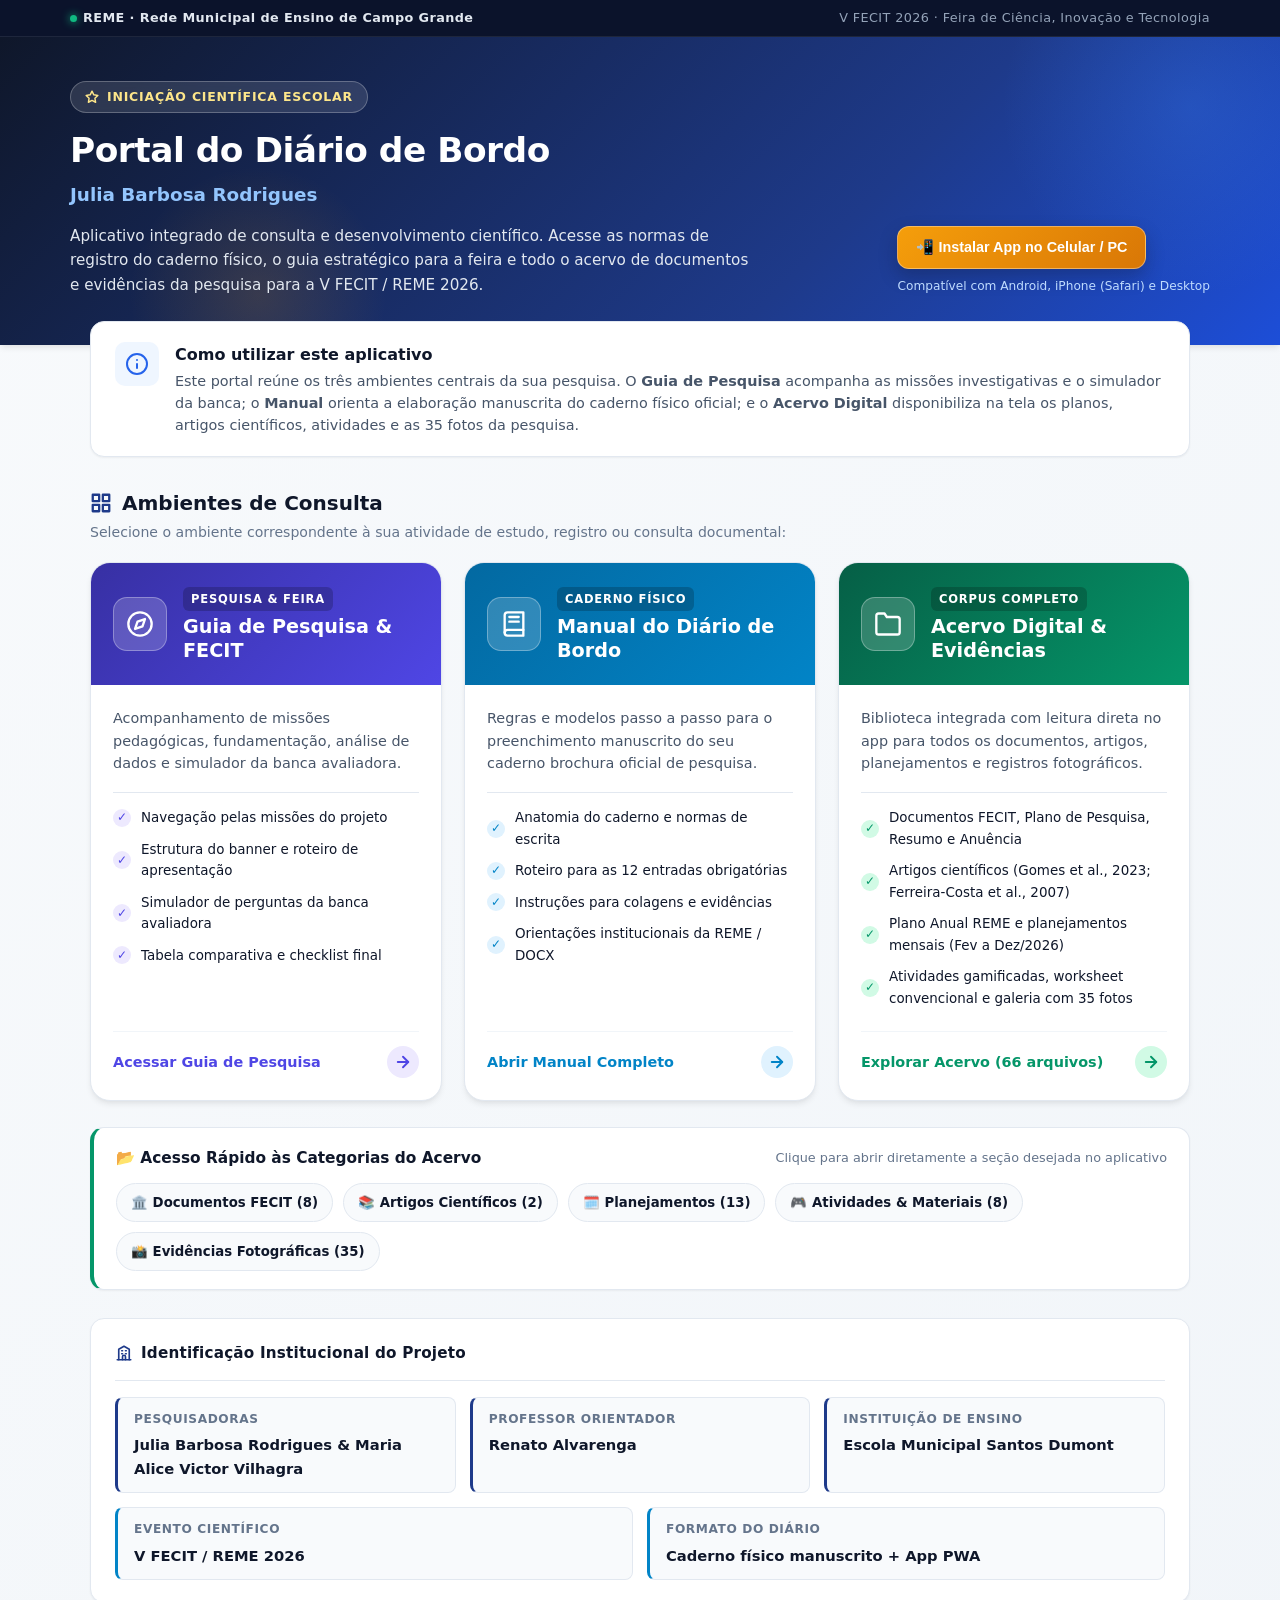
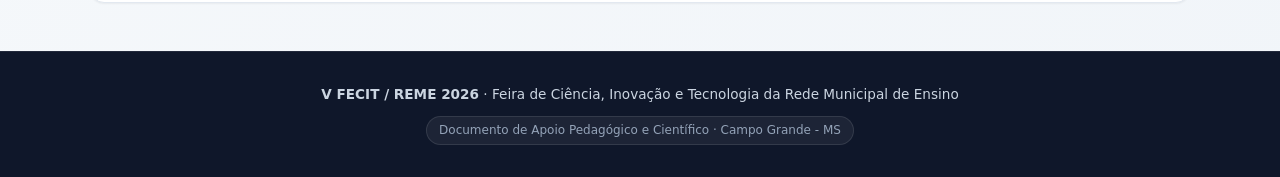
==== index.html @ b6a8ebce "feat: publicar Portal do Diário de Bordo PWA e Acervo Digital V FECIT 2026" ====
<!DOCTYPE html>
<html lang="pt-BR">
<head>
  <meta charset="UTF-8">
  <meta name="viewport" content="width=device-width, initial-scale=1.0">
  <title>Portal do Diário de Bordo | V FECIT 2026 — Julia Barbosa Rodrigues</title>
  <!-- Meta Tags PWA & Mobile -->
  <link rel="manifest" href="manifest.json">
  <meta name="theme-color" content="#1e3a8a">
  <meta name="mobile-web-app-capable" content="yes">
  <meta name="apple-mobile-web-app-capable" content="yes">
  <meta name="apple-mobile-web-app-status-bar-style" content="black-translucent">
  <meta name="apple-mobile-web-app-title" content="FECIT 2026">
  <link rel="apple-touch-icon" href="icons/icon-192.png">
  <link rel="icon" type="image/png" sizes="192x192" href="icons/icon-192.png">
  <style>
/* ==========================================================================
   PORTAL DIÁRIO DE BORDO | V FECIT/REME 2026
   Identidade: Julia Barbosa Rodrigues
   Estilo: Educacional, Acadêmico, Moderno e Responsivo
   ========================================================================== */

:root {
  --primary: #1e3a8a;          /* Azul institucional profundo */
  --primary-dark: #0f172a;     /* Tom escuro de base */
  --primary-light: #3b82f6;    /* Azul vibrante para foco e realce */
  --accent-manual: #0284c7;    /* Azul cerúleo para o Manual */
  --accent-manual-light: #e0f2fe;
  --accent-guia: #4f46e5;      /* Índigo para o Guia FECIT */
  --accent-guia-light: #ede9fe;
  --accent-acervo: #059669;    /* Esmeralda para o Acervo Digital */
  --accent-acervo-light: #d1fae5;
  --fecit-gold: #f59e0b;       /* Dourado institucional */
  --fecit-gold-light: #fef3c7;
  
  --bg-gradient: linear-gradient(135deg, #f8fafc 0%, #f1f5f9 100%);
  --surface: #ffffff;
  --border: #e2e8f0;
  --border-hover: #cbd5e1;
  
  --text-main: #0f172a;
  --text-muted: #475569;
  --text-subtle: #64748b;
  
  --shadow-sm: 0 1px 2px 0 rgba(0, 0, 0, 0.05);
  --shadow-md: 0 4px 6px -1px rgba(0, 0, 0, 0.08), 0 2px 4px -2px rgba(0, 0, 0, 0.04);
  --shadow-lg: 0 10px 15px -3px rgba(0, 0, 0, 0.08), 0 4px 6px -4px rgba(0, 0, 0, 0.04);
  --shadow-hover: 0 20px 25px -5px rgba(30, 58, 138, 0.12), 0 8px 10px -6px rgba(30, 58, 138, 0.08);
  
  --radius-sm: 8px;
  --radius-md: 14px;
  --radius-lg: 20px;
  --transition: all 0.25s cubic-bezier(0.4, 0, 0.2, 1);
}

*, *::before, *::after {
  box-sizing: border-box;
  margin: 0;
  padding: 0;
}

body {
  font-family: system-ui, -apple-system, BlinkMacSystemFont, 'Segoe UI', Roboto, Helvetica, Arial, sans-serif;
  background: var(--bg-gradient);
  color: var(--text-main);
  line-height: 1.6;
  min-height: 100vh;
  display: flex;
  flex-direction: column;
  -webkit-font-smoothing: antialiased;
}

/* ==========================================================================
   TOPBAR INSTITUCIONAL
   ========================================================================== */
.topbar {
  background: #0b132b;
  color: #94a3b8;
  padding: 8px 20px;
  font-size: 0.8rem;
  letter-spacing: 0.4px;
  border-bottom: 1px solid rgba(255, 255, 255, 0.08);
}

.topbar-container {
  max-width: 1140px;
  margin: 0 auto;
  display: flex;
  justify-content: space-between;
  align-items: center;
  flex-wrap: wrap;
  gap: 8px;
}

.topbar-badge {
  display: inline-flex;
  align-items: center;
  gap: 6px;
  color: #e2e8f0;
  font-weight: 600;
}

.topbar-badge::before {
  content: "";
  display: inline-block;
  width: 7px;
  height: 7px;
  border-radius: 50%;
  background: #10b981;
  box-shadow: 0 0 8px #10b981;
}

/* ==========================================================================
   HERO HEADER
   ========================================================================== */
.header-hero {
  background: linear-gradient(135deg, #0f172a 0%, #1e3a8a 65%, #1d4ed8 100%);
  color: #ffffff;
  padding: 44px 24px 48px;
  position: relative;
  overflow: hidden;
  box-shadow: var(--shadow-md);
}

.header-hero::before {
  content: "";
  position: absolute;
  top: -120px;
  right: -100px;
  width: 380px;
  height: 380px;
  background: radial-gradient(circle, rgba(59, 130, 246, 0.25) 0%, transparent 70%);
  border-radius: 50%;
  pointer-events: none;
}

.header-hero::after {
  content: "";
  position: absolute;
  bottom: -80px;
  left: 10%;
  width: 260px;
  height: 260px;
  background: radial-gradient(circle, rgba(245, 158, 11, 0.15) 0%, transparent 70%);
  border-radius: 50%;
  pointer-events: none;
}

.header-container {
  max-width: 1140px;
  margin: 0 auto;
  position: relative;
  z-index: 2;
  display: flex;
  align-items: flex-end;
  justify-content: space-between;
  gap: 20px;
  flex-wrap: wrap;
}

.header-text-col {
  flex: 1;
  min-width: 280px;
}

.fecit-pill {
  display: inline-flex;
  align-items: center;
  gap: 8px;
  background: rgba(255, 255, 255, 0.12);
  border: 1px solid rgba(255, 255, 255, 0.25);
  backdrop-filter: blur(8px);
  color: #fde68a;
  padding: 5px 14px;
  border-radius: 999px;
  font-size: 0.78rem;
  font-weight: 700;
  text-transform: uppercase;
  letter-spacing: 0.8px;
  margin-bottom: 16px;
}

.hero-title {
  font-size: 2.15rem;
  font-weight: 800;
  letter-spacing: -0.5px;
  line-height: 1.25;
  margin-bottom: 8px;
}

.hero-subtitle {
  font-size: 1.15rem;
  color: #93c5fd;
  font-weight: 600;
  margin-bottom: 14px;
}

.hero-description {
  font-size: 0.95rem;
  color: #e2e8f0;
  max-width: 680px;
  line-height: 1.6;
}

.header-actions-col {
  display: flex;
  flex-direction: column;
  align-items: flex-start;
  gap: 8px;
}

.install-app-btn {
  display: inline-flex;
  align-items: center;
  gap: 8px;
  background: linear-gradient(135deg, #f59e0b 0%, #d97706 100%);
  color: #ffffff;
  border: 1px solid rgba(255, 255, 255, 0.35);
  border-radius: 12px;
  padding: 12px 18px;
  font-size: 0.9rem;
  font-weight: 800;
  cursor: pointer;
  box-shadow: 0 8px 18px rgba(15, 23, 42, 0.28);
  transition: var(--transition);
}

.install-app-btn:hover {
  transform: translateY(-2px);
  box-shadow: 0 12px 24px rgba(15, 23, 42, 0.35);
}

.install-app-btn.installed {
  background: linear-gradient(135deg, #059669 0%, #10b981 100%);
}

.install-hint {
  font-size: 0.76rem;
  color: #bfdbfe;
}

/* ==========================================================================
   MAIN CONTAINER
   ========================================================================== */
.main-wrapper {
  max-width: 1140px;
  margin: -24px auto 0;
  padding: 0 20px 48px;
  flex: 1;
  width: 100%;
  position: relative;
  z-index: 5;
}

/* Welcome Info Card */
.welcome-banner {
  background: var(--surface);
  border: 1px solid var(--border);
  border-radius: var(--radius-md);
  padding: 20px 24px;
  box-shadow: var(--shadow-sm);
  margin-bottom: 30px;
  display: flex;
  align-items: flex-start;
  gap: 16px;
}

.welcome-icon {
  background: #eff6ff;
  color: #2563eb;
  width: 44px;
  height: 44px;
  border-radius: 10px;
  display: flex;
  align-items: center;
  justify-content: center;
  flex-shrink: 0;
}

.welcome-content h3 {
  font-size: 1rem;
  font-weight: 700;
  color: var(--text-main);
  margin-bottom: 4px;
}

.welcome-content p {
  font-size: 0.9rem;
  color: var(--text-muted);
  line-height: 1.5;
}

/* ==========================================================================
   CARDS DE ACESSO
   ========================================================================== */
.section-heading {
  margin-bottom: 18px;
}

.section-heading h2 {
  font-size: 1.25rem;
  font-weight: 700;
  color: var(--text-main);
  display: flex;
  align-items: center;
  gap: 10px;
}

.section-heading p {
  font-size: 0.88rem;
  color: var(--text-subtle);
  margin-top: 2px;
}

.portal-grid {
  display: grid;
  grid-template-columns: repeat(auto-fit, minmax(290px, 1fr));
  gap: 22px;
  margin-bottom: 26px;
}

/* Card Base */
.portal-card {
  background: var(--surface);
  border: 1px solid var(--border);
  border-radius: var(--radius-lg);
  text-decoration: none;
  color: inherit;
  display: flex;
  flex-direction: column;
  overflow: hidden;
  box-shadow: var(--shadow-md);
  transition: var(--transition);
  position: relative;
}

.portal-card:hover {
  transform: translateY(-6px);
  box-shadow: var(--shadow-hover);
  border-color: var(--border-hover);
}

.portal-card:focus-visible {
  outline: 3px solid var(--primary-light);
  outline-offset: 4px;
}

/* Card Visual Header */
.card-banner {
  padding: 22px;
  display: flex;
  align-items: center;
  gap: 16px;
  color: #ffffff;
  position: relative;
}

.card-banner.manual-theme {
  background: linear-gradient(135deg, #0369a1 0%, #0284c7 100%);
}

.card-banner.guia-theme {
  background: linear-gradient(135deg, #3730a3 0%, #4f46e5 100%);
}

.card-banner.acervo-theme {
  background: linear-gradient(135deg, #065f46 0%, #059669 100%);
}

.card-icon-box {
  width: 54px;
  height: 54px;
  border-radius: 14px;
  background: rgba(255, 255, 255, 0.18);
  border: 1px solid rgba(255, 255, 255, 0.3);
  display: flex;
  align-items: center;
  justify-content: center;
  flex-shrink: 0;
  color: #ffffff;
}

.card-tag {
  font-size: 0.72rem;
  font-weight: 700;
  letter-spacing: 0.8px;
  text-transform: uppercase;
  background: rgba(0, 0, 0, 0.2);
  padding: 3px 8px;
  border-radius: 6px;
  display: inline-block;
  margin-bottom: 4px;
}

.card-header-titles h3 {
  font-size: 1.2rem;
  font-weight: 800;
  line-height: 1.25;
}

/* Card Body */
.card-content {
  padding: 22px;
  display: flex;
  flex-direction: column;
  flex: 1;
}

.card-desc {
  font-size: 0.9rem;
  color: var(--text-muted);
  line-height: 1.55;
  margin-bottom: 18px;
}

/* Feature List Inside Card */
.card-features {
  list-style: none;
  margin-bottom: 22px;
  padding-top: 14px;
  border-top: 1px solid var(--border);
  display: flex;
  flex-direction: column;
  gap: 10px;
}

.card-features li {
  font-size: 0.84rem;
  color: var(--text-main);
  display: flex;
  align-items: center;
  gap: 10px;
}

.feature-check {
  width: 18px;
  height: 18px;
  border-radius: 50%;
  display: flex;
  align-items: center;
  justify-content: center;
  font-size: 0.75rem;
  flex-shrink: 0;
}

.manual-theme-check {
  background: var(--accent-manual-light);
  color: var(--accent-manual);
}

.guia-theme-check {
  background: var(--accent-guia-light);
  color: var(--accent-guia);
}

.acervo-theme-check {
  background: var(--accent-acervo-light);
  color: var(--accent-acervo);
}

/* Card Action Button Area */
.card-action {
  margin-top: auto;
  padding-top: 14px;
  border-top: 1px solid #f1f5f9;
  display: flex;
  align-items: center;
  justify-content: space-between;
}

.btn-indicator {
  display: inline-flex;
  align-items: center;
  gap: 8px;
  font-weight: 700;
  font-size: 0.9rem;
  transition: var(--transition);
}

.manual-link-text {
  color: var(--accent-manual);
}

.guia-link-text {
  color: var(--accent-guia);
}

.acervo-link-text {
  color: var(--accent-acervo);
}

.arrow-circle {
  width: 32px;
  height: 32px;
  border-radius: 50%;
  display: flex;
  align-items: center;
  justify-content: center;
  transition: var(--transition);
}

.manual-arrow {
  background: var(--accent-manual-light);
  color: var(--accent-manual);
}

.guia-arrow {
  background: var(--accent-guia-light);
  color: var(--accent-guia);
}

.acervo-arrow {
  background: var(--accent-acervo-light);
  color: var(--accent-acervo);
}

.portal-card:hover .arrow-circle {
  transform: translateX(4px);
}

.portal-card:hover .manual-arrow {
  background: var(--accent-manual);
  color: #ffffff;
}

.portal-card:hover .guia-arrow {
  background: var(--accent-guia);
  color: #ffffff;
}

.portal-card:hover .acervo-arrow {
  background: var(--accent-acervo);
  color: #ffffff;
}

/* ==========================================================================
   ACESSO RÁPIDO ÀS CATEGORIAS DO ACERVO
   ========================================================================== */
.quick-acervo-strip {
  background: var(--surface);
  border: 1px solid var(--border);
  border-left: 4px solid var(--accent-acervo);
  border-radius: var(--radius-md);
  padding: 18px 22px;
  box-shadow: var(--shadow-sm);
  margin-bottom: 28px;
}

.quick-acervo-header {
  display: flex;
  align-items: center;
  justify-content: space-between;
  flex-wrap: wrap;
  gap: 8px;
  margin-bottom: 12px;
}

.quick-acervo-header h3 {
  font-size: 0.96rem;
  font-weight: 700;
  color: var(--text-main);
}

.quick-acervo-header span {
  font-size: 0.8rem;
  color: var(--text-subtle);
}

.quick-acervo-links {
  display: flex;
  flex-wrap: wrap;
  gap: 10px;
}

.quick-cat-pill {
  display: inline-flex;
  align-items: center;
  gap: 6px;
  padding: 8px 14px;
  background: #f8fafc;
  border: 1px solid var(--border);
  border-radius: 999px;
  text-decoration: none;
  color: var(--text-main);
  font-size: 0.83rem;
  font-weight: 700;
  transition: var(--transition);
}

.quick-cat-pill:hover {
  background: var(--accent-acervo-light);
  border-color: var(--accent-acervo);
  color: #065f46;
  transform: translateY(-1px);
}

/* ==========================================================================
   METADATA CARD (INSTITUCIONAL & PROJETO)
   ========================================================================== */
.info-strip {
  background: var(--surface);
  border: 1px solid var(--border);
  border-radius: var(--radius-md);
  padding: 22px 24px;
  box-shadow: var(--shadow-sm);
}

.info-strip-header {
  display: flex;
  align-items: center;
  gap: 8px;
  padding-bottom: 14px;
  margin-bottom: 16px;
  border-bottom: 1px solid var(--border);
  color: var(--primary);
}

.info-strip-header h2 {
  font-size: 0.95rem;
  font-weight: 700;
  color: var(--text-main);
  letter-spacing: 0.2px;
}

.info-grid {
  display: grid;
  grid-template-columns: repeat(6, 1fr);
  gap: 14px;
}

.info-item {
  background: #f8fafc;
  border: 1px solid #e2e8f0;
  border-left: 3px solid var(--primary);
  border-radius: var(--radius-sm);
  padding: 12px 16px;
  display: flex;
  flex-direction: column;
  gap: 4px;
}

.info-col-primary {
  grid-column: span 2;
}

.info-col-secondary {
  grid-column: span 3;
  border-left-color: var(--accent-manual);
}

.info-label {
  font-size: 0.76rem;
  text-transform: uppercase;
  letter-spacing: 0.6px;
  color: var(--text-subtle);
  font-weight: 700;
}

.info-value {
  font-size: 0.92rem;
  font-weight: 600;
  color: var(--text-main);
}

/* ==========================================================================
   MODAL DE INSTALAÇÃO PWA
   ========================================================================== */
.install-modal-overlay {
  display: none;
  position: fixed;
  inset: 0;
  z-index: 990;
  background: rgba(15, 23, 42, 0.8);
  backdrop-filter: blur(4px);
  padding: 16px;
  align-items: center;
  justify-content: center;
}

.install-modal-overlay.open {
  display: flex;
}

.install-modal-card {
  background: #ffffff;
  border-radius: 18px;
  max-width: 520px;
  width: 100%;
  padding: 24px;
  box-shadow: 0 24px 48px rgba(0, 0, 0, 0.3);
}

.install-modal-head {
  display: flex;
  align-items: center;
  justify-content: space-between;
  margin-bottom: 14px;
}

.install-modal-head h3 {
  font-size: 1.1rem;
  font-weight: 800;
  color: var(--text-main);
}

.install-modal-close {
  border: none;
  background: #f1f5f9;
  color: var(--text-main);
  border-radius: 8px;
  padding: 6px 10px;
  font-weight: 700;
  cursor: pointer;
}

.install-step-box {
  background: #f8fafc;
  border: 1px solid var(--border);
  border-radius: 10px;
  padding: 12px 14px;
  margin-bottom: 10px;
  font-size: 0.86rem;
  color: var(--text-muted);
}

.install-step-box strong {
  color: var(--text-main);
  display: block;
  margin-bottom: 3px;
}

/* ==========================================================================
   FOOTER
   ========================================================================== */
.portal-footer {
  background: #0f172a;
  color: #94a3b8;
  padding: 32px 20px;
  text-align: center;
  font-size: 0.85rem;
  border-top: 1px solid rgba(255, 255, 255, 0.08);
}

.footer-container {
  max-width: 1140px;
  margin: 0 auto;
  display: flex;
  flex-direction: column;
  align-items: center;
  gap: 10px;
}

.footer-copy {
  color: #cbd5e1;
}

.footer-badge {
  font-size: 0.75rem;
  background: rgba(255, 255, 255, 0.06);
  padding: 4px 12px;
  border-radius: 999px;
  border: 1px solid rgba(255, 255, 255, 0.1);
}

/* ==========================================================================
   RESPONSIVIDADE REFINADA
   ========================================================================== */
@media (max-width: 768px) {
  .hero-title {
    font-size: 1.65rem;
  }
  
  .hero-subtitle {
    font-size: 1.05rem;
  }
  
  .header-hero {
    padding: 34px 16px 38px;
  }
  
  .main-wrapper {
    margin-top: -16px;
    padding: 0 16px 36px;
  }
  
  .portal-grid {
    grid-template-columns: 1fr;
    gap: 18px;
  }

  .info-grid {
    grid-template-columns: 1fr;
    gap: 10px;
  }

  .info-col-primary,
  .info-col-secondary {
    grid-column: span 1;
  }
}
  </style>
</head>
<body>

  <!-- Topbar Institucional -->
  <aside class="topbar" aria-label="Informações Institucionais">
    <div class="topbar-container">
      <span class="topbar-badge">REME · Rede Municipal de Ensino de Campo Grande</span>
      <span>V FECIT 2026 · Feira de Ciência, Inovação e Tecnologia</span>
    </div>
  </aside>

  <!-- Cabeçalho Principal (Hero) -->
  <header class="header-hero" role="banner">
    <div class="header-container">
      <div class="header-text-col">
        <div class="fecit-pill">
          <svg width="14" height="14" viewBox="0 0 24 24" fill="none" stroke="currentColor" stroke-width="2.5" stroke-linecap="round" stroke-linejoin="round" aria-hidden="true">
            <polygon points="12 2 15.09 8.26 22 9.27 17 14.14 18.18 21.02 12 17.77 5.82 21.02 7 14.14 2 9.27 8.91 8.26 12 2"></polygon>
          </svg>
          Iniciação Científica Escolar
        </div>
        <h1 class="hero-title">Portal do Diário de Bordo</h1>
        <p class="hero-subtitle">Julia Barbosa Rodrigues</p>
        <p class="hero-description">
          Aplicativo integrado de consulta e desenvolvimento científico. Acesse as normas de registro do caderno físico, o guia estratégico para a feira e todo o acervo de documentos e evidências da pesquisa para a V FECIT / REME 2026.
        </p>
      </div>
      <div class="header-actions-col">
        <button type="button" id="pwaInstallBtn" class="install-app-btn" onclick="triggerPwaInstall()">
          <span>📲 Instalar App no Celular / PC</span>
        </button>
        <span class="install-hint" id="pwaInstallHint">Compatível com Android, iPhone (Safari) e Desktop</span>
      </div>
    </div>
  </header>

  <!-- Conteúdo Central -->
  <main class="main-wrapper" id="conteudo-principal">

    <!-- Card de Boas-Vindas / Instrução Rápida -->
    <section class="welcome-banner" aria-label="Apresentação do Portal">
      <div class="welcome-icon" aria-hidden="true">
        <svg width="24" height="24" viewBox="0 0 24 24" fill="none" stroke="currentColor" stroke-width="2" stroke-linecap="round" stroke-linejoin="round">
          <circle cx="12" cy="12" r="10"></circle>
          <line x1="12" y1="16" x2="12" y2="12"></line>
          <line x1="12" y1="8" x2="12.01" y2="8"></line>
        </svg>
      </div>
      <div class="welcome-content">
        <h3>Como utilizar este aplicativo</h3>
        <p>
          Este portal reúne os três ambientes centrais da sua pesquisa. O <strong>Guia de Pesquisa</strong> acompanha as missões investigativas e o simulador da banca; o <strong>Manual</strong> orienta a elaboração manuscrita do caderno físico oficial; e o <strong>Acervo Digital</strong> disponibiliza na tela os planos, artigos científicos, atividades e as 35 fotos da pesquisa.
        </p>
      </div>
    </section>

    <!-- Seção de Acessos Principais -->
    <section aria-labelledby="acessos-heading">
      <div class="section-heading">
        <h2 id="acessos-heading">
          <svg width="22" height="22" viewBox="0 0 24 24" fill="none" stroke="#1e3a8a" stroke-width="2.5" stroke-linecap="round" stroke-linejoin="round" aria-hidden="true">
            <rect x="3" y="3" width="7" height="7"></rect>
            <rect x="14" y="3" width="7" height="7"></rect>
            <rect x="14" y="14" width="7" height="7"></rect>
            <rect x="3" y="14" width="7" height="7"></rect>
          </svg>
          Ambientes de Consulta
        </h2>
        <p>Selecione o ambiente correspondente à sua atividade de estudo, registro ou consulta documental:</p>
      </div>

      <div class="portal-grid">
        
        <!-- CARD 1: Guia de Pesquisa & FECIT -->
        <a href="guia/index.html" class="portal-card" aria-label="Acessar o Guia de Pesquisa e FECIT">
          <div class="card-banner guia-theme">
            <div class="card-icon-box" aria-hidden="true">
              <svg width="28" height="28" viewBox="0 0 24 24" fill="none" stroke="currentColor" stroke-width="2" stroke-linecap="round" stroke-linejoin="round">
                <circle cx="12" cy="12" r="10"></circle>
                <polygon points="16.24 7.76 14.12 14.12 7.76 16.24 9.88 9.88 16.24 7.76"></polygon>
              </svg>
            </div>
            <div class="card-header-titles">
              <span class="card-tag">Pesquisa &amp; Feira</span>
              <h3>Guia de Pesquisa &amp; FECIT</h3>
            </div>
          </div>
          <div class="card-content">
            <p class="card-desc">
              Acompanhamento de missões pedagógicas, fundamentação, análise de dados e simulador da banca avaliadora.
            </p>
            <ul class="card-features">
              <li>
                <span class="feature-check guia-theme-check">✓</span>
                <span>Navegação pelas missões do projeto</span>
              </li>
              <li>
                <span class="feature-check guia-theme-check">✓</span>
                <span>Estrutura do banner e roteiro de apresentação</span>
              </li>
              <li>
                <span class="feature-check guia-theme-check">✓</span>
                <span>Simulador de perguntas da banca avaliadora</span>
              </li>
              <li>
                <span class="feature-check guia-theme-check">✓</span>
                <span>Tabela comparativa e checklist final</span>
              </li>
            </ul>
            <div class="card-action">
              <span class="btn-indicator guia-link-text">Acessar Guia de Pesquisa</span>
              <div class="arrow-circle guia-arrow" aria-hidden="true">
                <svg width="18" height="18" viewBox="0 0 24 24" fill="none" stroke="currentColor" stroke-width="2.5" stroke-linecap="round" stroke-linejoin="round">
                  <line x1="5" y1="12" x2="19" y2="12"></line>
                  <polyline points="12 5 19 12 12 19"></polyline>
                </svg>
              </div>
            </div>
          </div>
        </a>

        <!-- CARD 2: Manual do Diário de Bordo -->
        <a href="manual/index.html" class="portal-card" aria-label="Acessar o Manual do Diário de Bordo">
          <div class="card-banner manual-theme">
            <div class="card-icon-box" aria-hidden="true">
              <svg width="28" height="28" viewBox="0 0 24 24" fill="none" stroke="currentColor" stroke-width="2" stroke-linecap="round" stroke-linejoin="round">
                <path d="M4 19.5A2.5 2.5 0 0 1 6.5 17H20"></path>
                <path d="M6.5 2H20v20H6.5A2.5 2.5 0 0 1 4 19.5v-15A2.5 2.5 0 0 1 6.5 2z"></path>
                <line x1="8" y1="6" x2="16" y2="6"></line>
                <line x1="8" y1="10" x2="16" y2="10"></line>
              </svg>
            </div>
            <div class="card-header-titles">
              <span class="card-tag">Caderno Físico</span>
              <h3>Manual do Diário de Bordo</h3>
            </div>
          </div>
          <div class="card-content">
            <p class="card-desc">
              Regras e modelos passo a passo para o preenchimento manuscrito do seu caderno brochura oficial de pesquisa.
            </p>
            <ul class="card-features">
              <li>
                <span class="feature-check manual-theme-check">✓</span>
                <span>Anatomia do caderno e normas de escrita</span>
              </li>
              <li>
                <span class="feature-check manual-theme-check">✓</span>
                <span>Roteiro para as 12 entradas obrigatórias</span>
              </li>
              <li>
                <span class="feature-check manual-theme-check">✓</span>
                <span>Instruções para colagens e evidências</span>
              </li>
              <li>
                <span class="feature-check manual-theme-check">✓</span>
                <span>Orientações institucionais da REME / DOCX</span>
              </li>
            </ul>
            <div class="card-action">
              <span class="btn-indicator manual-link-text">Abrir Manual Completo</span>
              <div class="arrow-circle manual-arrow" aria-hidden="true">
                <svg width="18" height="18" viewBox="0 0 24 24" fill="none" stroke="currentColor" stroke-width="2.5" stroke-linecap="round" stroke-linejoin="round">
                  <line x1="5" y1="12" x2="19" y2="12"></line>
                  <polyline points="12 5 19 12 12 19"></polyline>
                </svg>
              </div>
            </div>
          </div>
        </a>

        <!-- CARD 3: Acervo Digital & Evidências -->
        <a href="acervo/index.html" class="portal-card" aria-label="Acessar o Acervo Digital e Evidências">
          <div class="card-banner acervo-theme">
            <div class="card-icon-box" aria-hidden="true">
              <svg width="28" height="28" viewBox="0 0 24 24" fill="none" stroke="currentColor" stroke-width="2" stroke-linecap="round" stroke-linejoin="round">
                <path d="M22 19a2 2 0 0 1-2 2H4a2 2 0 0 1-2-2V5a2 2 0 0 1 2-2h5l2 3h9a2 2 0 0 1 2 2z"></path>
              </svg>
            </div>
            <div class="card-header-titles">
              <span class="card-tag">Corpus Completo</span>
              <h3>Acervo Digital &amp; Evidências</h3>
            </div>
          </div>
          <div class="card-content">
            <p class="card-desc">
              Biblioteca integrada com leitura direta no app para todos os documentos, artigos, planejamentos e registros fotográficos.
            </p>
            <ul class="card-features">
              <li>
                <span class="feature-check acervo-theme-check">✓</span>
                <span>Documentos FECIT, Plano de Pesquisa, Resumo e Anuência</span>
              </li>
              <li>
                <span class="feature-check acervo-theme-check">✓</span>
                <span>Artigos científicos (Gomes et al., 2023; Ferreira-Costa et al., 2007)</span>
              </li>
              <li>
                <span class="feature-check acervo-theme-check">✓</span>
                <span>Plano Anual REME e planejamentos mensais (Fev a Dez/2026)</span>
              </li>
              <li>
                <span class="feature-check acervo-theme-check">✓</span>
                <span>Atividades gamificadas, worksheet convencional e galeria com 35 fotos</span>
              </li>
            </ul>
            <div class="card-action">
              <span class="btn-indicator acervo-link-text">Explorar Acervo (66 arquivos)</span>
              <div class="arrow-circle acervo-arrow" aria-hidden="true">
                <svg width="18" height="18" viewBox="0 0 24 24" fill="none" stroke="currentColor" stroke-width="2.5" stroke-linecap="round" stroke-linejoin="round">
                  <line x1="5" y1="12" x2="19" y2="12"></line>
                  <polyline points="12 5 19 12 12 19"></polyline>
                </svg>
              </div>
            </div>
          </div>
        </a>

      </div>

      <!-- Acesso Rápido às Categorias do Acervo -->
      <div class="quick-acervo-strip" aria-label="Acesso rápido às categorias do Acervo">
        <div class="quick-acervo-header">
          <h3>📂 Acesso Rápido às Categorias do Acervo</h3>
          <span>Clique para abrir diretamente a seção desejada no aplicativo</span>
        </div>
        <div class="quick-acervo-links">
          <a href="acervo/index.html#cat-fecit" class="quick-cat-pill">🏛️ Documentos FECIT (8)</a>
          <a href="acervo/index.html#cat-artigos" class="quick-cat-pill">📚 Artigos Científicos (2)</a>
          <a href="acervo/index.html#cat-planejamentos" class="quick-cat-pill">🗓️ Planejamentos (13)</a>
          <a href="acervo/index.html#cat-atividades" class="quick-cat-pill">🎮 Atividades &amp; Materiais (8)</a>
          <a href="acervo/index.html#cat-evidencias" class="quick-cat-pill">📸 Evidências Fotográficas (35)</a>
        </div>
      </div>
    </section>

    <!-- Identificação Institucional do Projeto -->
    <section class="info-strip" aria-labelledby="info-institucional-heading">
      <div class="info-strip-header">
        <svg width="18" height="18" viewBox="0 0 24 24" fill="none" stroke="currentColor" stroke-width="2.2" stroke-linecap="round" stroke-linejoin="round" aria-hidden="true">
          <path d="M3 21h18"></path>
          <path d="M5 21V7l7-4 7 4v14"></path>
          <path d="M9 9h1"></path>
          <path d="M14 9h1"></path>
          <path d="M9 13h1"></path>
          <path d="M14 13h1"></path>
          <path d="M10 21v-4a2 2 0 0 1 4 0v4"></path>
        </svg>
        <h2 id="info-institucional-heading">Identificação Institucional do Projeto</h2>
      </div>
      <div class="info-grid">
        <div class="info-item info-col-primary">
          <span class="info-label">Pesquisadoras</span>
          <span class="info-value">Julia Barbosa Rodrigues &amp; Maria Alice Victor Vilhagra</span>
        </div>
        <div class="info-item info-col-primary">
          <span class="info-label">Professor orientador</span>
          <span class="info-value">Renato Alvarenga</span>
        </div>
        <div class="info-item info-col-primary">
          <span class="info-label">Instituição de ensino</span>
          <span class="info-value">Escola Municipal Santos Dumont</span>
        </div>
        <div class="info-item info-col-secondary">
          <span class="info-label">Evento científico</span>
          <span class="info-value">V FECIT / REME 2026</span>
        </div>
        <div class="info-item info-col-secondary">
          <span class="info-label">Formato do diário</span>
          <span class="info-value">Caderno físico manuscrito + App PWA</span>
        </div>
      </div>
    </section>

  </main>

  <!-- Modal Explicativo de Instalação PWA -->
  <div id="installHelpModal" class="install-modal-overlay" role="dialog" aria-modal="true" aria-labelledby="installModalTitle" onclick="if(event.target===this) closeInstallModal()">
    <div class="install-modal-card">
      <div class="install-modal-head">
        <h3 id="installModalTitle">📲 Instalar Portal FECIT 2026 como App</h3>
        <button type="button" class="install-modal-close" onclick="closeInstallModal()">✕ Fechar</button>
      </div>
      <div class="install-step-box">
        <strong>🤖 Android (Chrome / Edge / Samsung Internet)</strong>
        Toque no menu dos 3 pontinhos (<code>⋮</code>) no canto superior direito do navegador e selecione <em>"Instalar aplicativo"</em> ou <em>"Adicionar à tela inicial"</em>.
      </div>
      <div class="install-step-box">
        <strong>🍎 iPhone / iPad (Safari)</strong>
        Toque no botão <em>Compartilhar</em> (quadrado com seta para cima na barra do Safari) e escolha <em>"Adicionar à Tela de Início"</em>.
      </div>
      <div class="install-step-box">
        <strong>💻 Computador (Windows / Mac — Chrome ou Edge)</strong>
        Clique no ícone de instalação na barra de endereços (canto direito) e confirme em <em>"Instalar"</em>.
      </div>
    </div>
  </div>

  <!-- Rodapé Institucional -->
  <footer class="portal-footer" role="contentinfo">
    <div class="footer-container">
      <p class="footer-copy">
        <strong>V FECIT / REME 2026</strong> · Feira de Ciência, Inovação e Tecnologia da Rede Municipal de Ensino
      </p>
      <span class="footer-badge">Documento de Apoio Pedagógico e Científico · Campo Grande - MS</span>
    </div>
  </footer>

  <!-- Lógica PWA e Registro do Service Worker -->
  <script>
    let deferredInstallPrompt = null;

    window.addEventListener('beforeinstallprompt', (e) => {
      e.preventDefault();
      deferredInstallPrompt = e;
      const btn = document.getElementById('pwaInstallBtn');
      const hint = document.getElementById('pwaInstallHint');
      if (btn) btn.innerHTML = '<span>📲 Instalar Aplicativo Agora</span>';
      if (hint) hint.innerText = 'Pronto para instalar com 1 clique neste dispositivo!';
    });

    window.addEventListener('appinstalled', () => {
      deferredInstallPrompt = null;
      const btn = document.getElementById('pwaInstallBtn');
      const hint = document.getElementById('pwaInstallHint');
      if (btn) {
        btn.classList.add('installed');
        btn.innerHTML = '<span>✓ App Instalado!</span>';
      }
      if (hint) hint.innerText = 'O aplicativo já está na sua tela inicial.';
    });

    function triggerPwaInstall() {
      if (deferredInstallPrompt) {
        deferredInstallPrompt.prompt();
        deferredInstallPrompt.userChoice.then(() => {
          deferredInstallPrompt = null;
        });
      } else {
        openInstallModal();
      }
    }

    function openInstallModal() {
      const m = document.getElementById('installHelpModal');
      if (m) m.classList.add('open');
    }

    function closeInstallModal() {
      const m = document.getElementById('installHelpModal');
      if (m) m.classList.remove('open');
    }

    document.addEventListener('keydown', (e) => {
      if (e.key === 'Escape') closeInstallModal();
    });

    if ('serviceWorker' in navigator) {
      window.addEventListener('load', () => {
        navigator.serviceWorker.register('./sw.js')
          .then((reg) => console.log('[PWA] Service Worker registrado:', reg.scope))
          .catch((err) => console.error('[PWA] Falha ao registrar Service Worker:', err));
      });
    }
  </script>
</body>
</html>
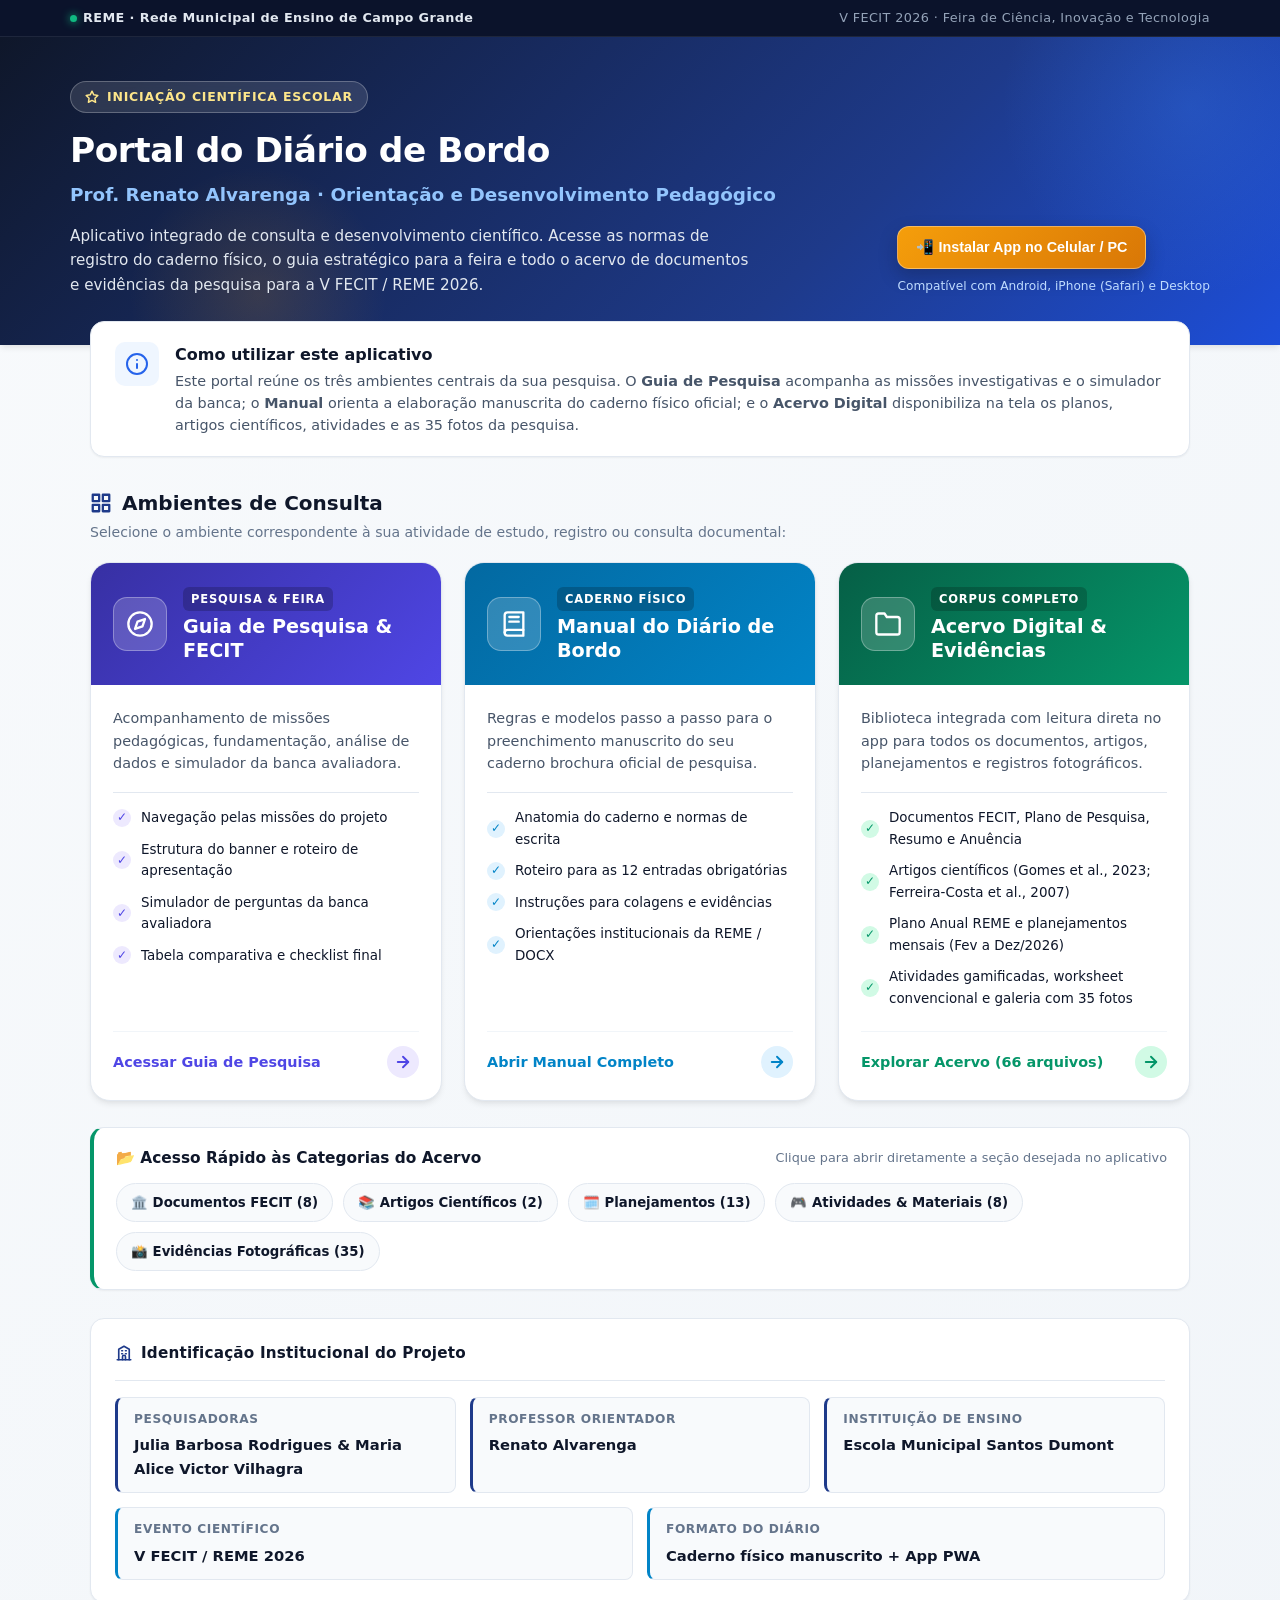
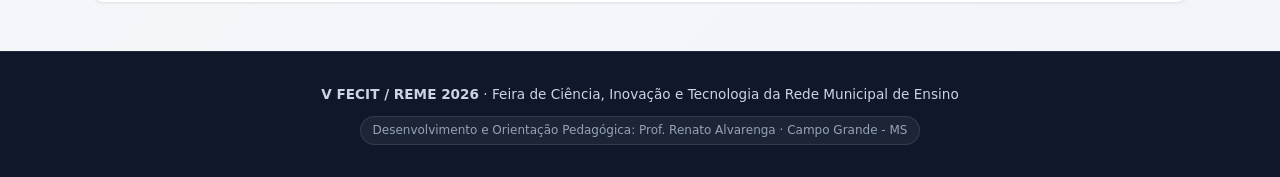
==== commit a3a61efa: "Atualiza autoria do Portal para Prof. Renato Alvarenga" ====
--- a/index.html
+++ b/index.html
@@ -3,7 +3,7 @@
 <head>
   <meta charset="UTF-8">
   <meta name="viewport" content="width=device-width, initial-scale=1.0">
-  <title>Portal do Diário de Bordo | V FECIT 2026 — Julia Barbosa Rodrigues</title>
+  <title>Portal do Diário de Bordo | V FECIT 2026 — Prof. Renato Alvarenga</title>
   <!-- Meta Tags PWA & Mobile -->
   <link rel="manifest" href="manifest.json">
   <meta name="theme-color" content="#1e3a8a">
@@ -16,7 +16,7 @@
   <style>
 /* ==========================================================================
    PORTAL DIÁRIO DE BORDO | V FECIT/REME 2026
-   Identidade: Julia Barbosa Rodrigues
+   Autoria e Orientação: Prof. Renato Alvarenga
    Estilo: Educacional, Acadêmico, Moderno e Responsivo
    ========================================================================== */
 
@@ -821,7 +821,7 @@
           Iniciação Científica Escolar
         </div>
         <h1 class="hero-title">Portal do Diário de Bordo</h1>
-        <p class="hero-subtitle">Julia Barbosa Rodrigues</p>
+        <p class="hero-subtitle">Prof. Renato Alvarenga · Orientação e Desenvolvimento Pedagógico</p>
         <p class="hero-description">
           Aplicativo integrado de consulta e desenvolvimento científico. Acesse as normas de registro do caderno físico, o guia estratégico para a feira e todo o acervo de documentos e evidências da pesquisa para a V FECIT / REME 2026.
         </p>
@@ -1103,7 +1103,7 @@
       <p class="footer-copy">
         <strong>V FECIT / REME 2026</strong> · Feira de Ciência, Inovação e Tecnologia da Rede Municipal de Ensino
       </p>
-      <span class="footer-badge">Documento de Apoio Pedagógico e Científico · Campo Grande - MS</span>
+      <span class="footer-badge">Desenvolvimento e Orientação Pedagógica: Prof. Renato Alvarenga · Campo Grande - MS</span>
     </div>
   </footer>
 
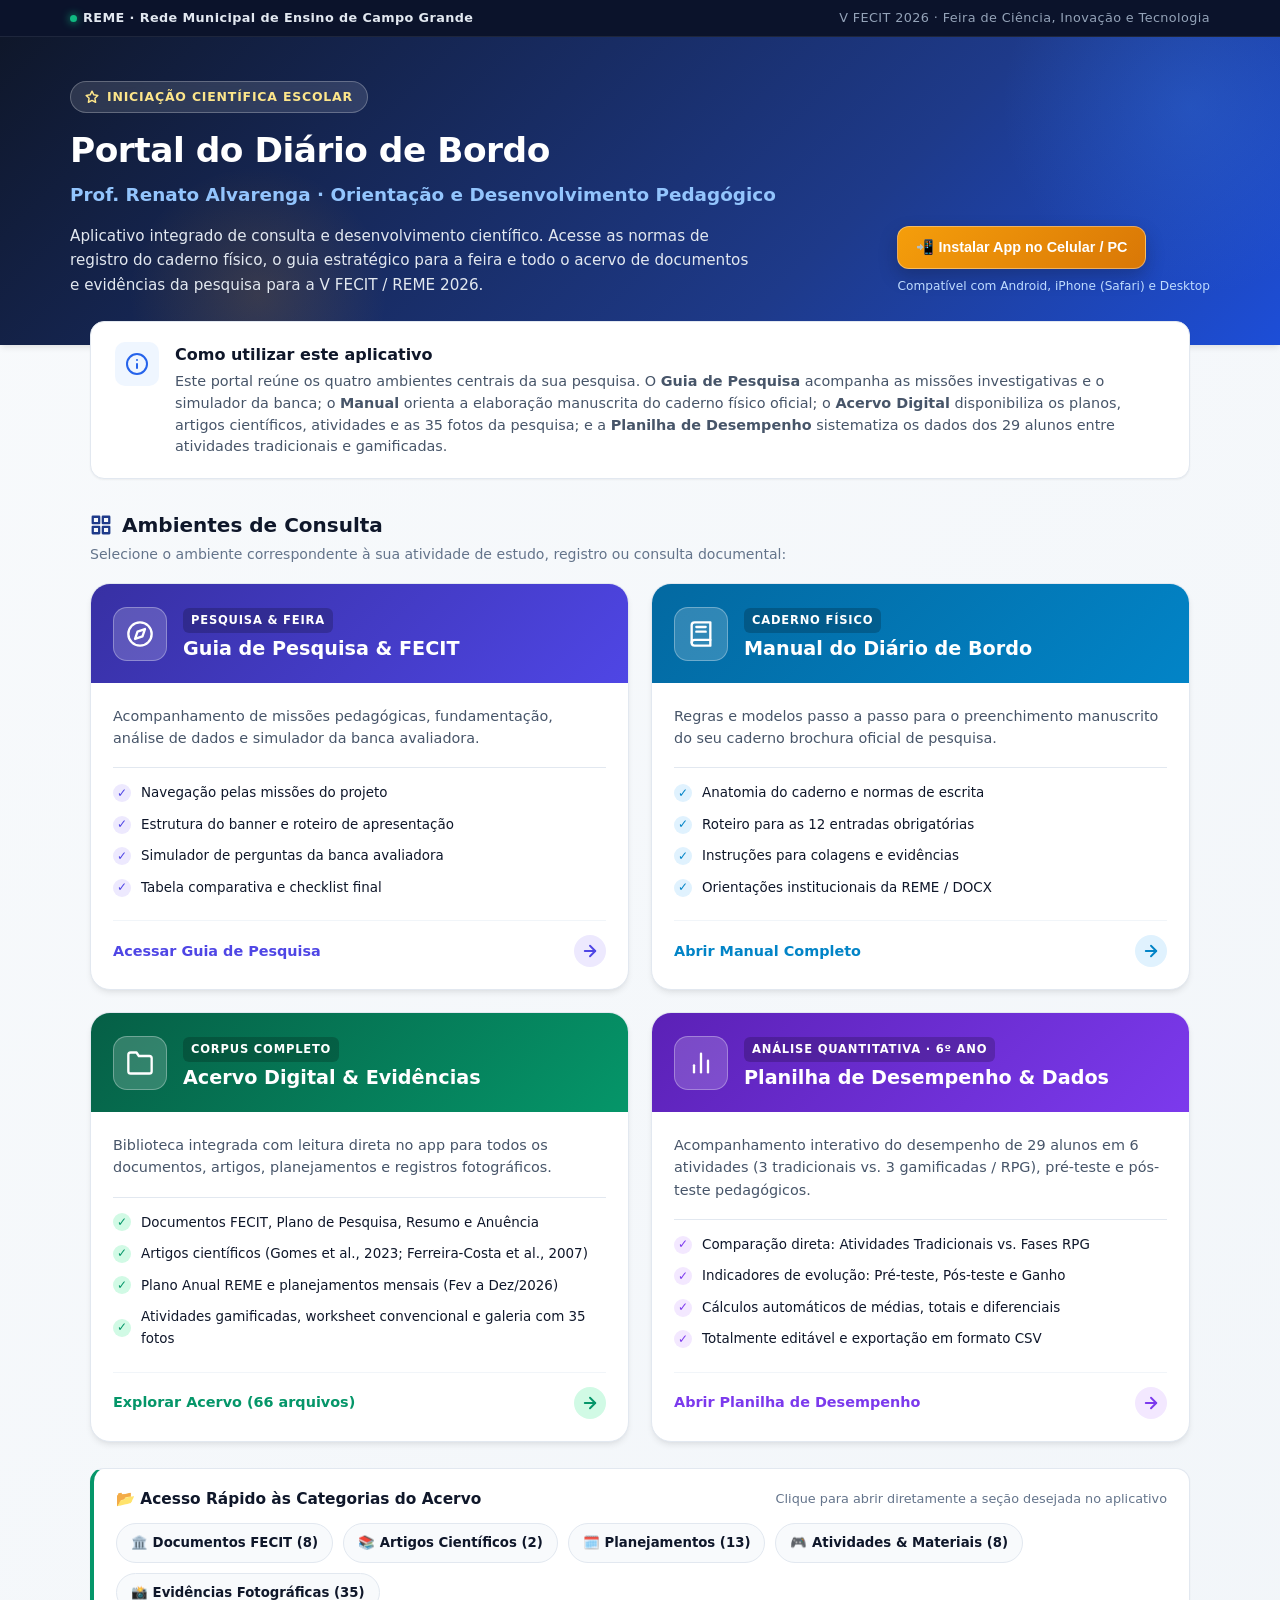
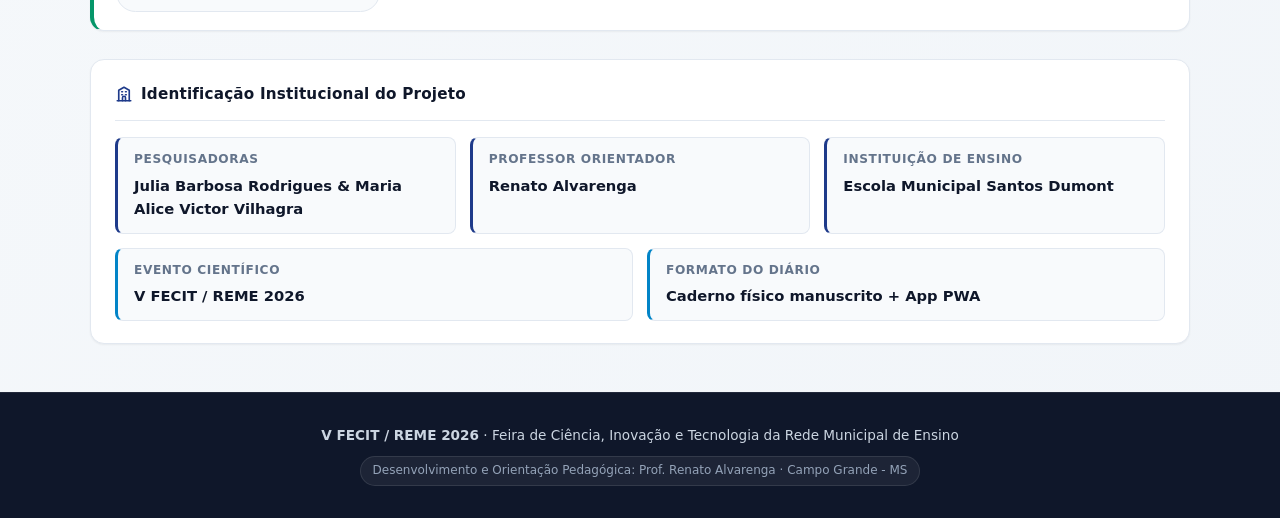
==== commit 028b49d8: "Planilha de Acompanhamento e Comparação de Desempenho — Língua Inglesa - Instrumento de sistematizaç" ====
--- a/index.html
+++ b/index.html
@@ -30,6 +30,8 @@
   --accent-guia-light: #ede9fe;
   --accent-acervo: #059669;    /* Esmeralda para o Acervo Digital */
   --accent-acervo-light: #d1fae5;
+  --accent-planilha: #7c3aed;  /* Violeta Gamificado para a Planilha */
+  --accent-planilha-light: #f3e8ff;
   --fecit-gold: #f59e0b;       /* Dourado institucional */
   --fecit-gold-light: #fef3c7;
   
@@ -314,7 +316,7 @@
 
 .portal-grid {
   display: grid;
-  grid-template-columns: repeat(auto-fit, minmax(290px, 1fr));
+  grid-template-columns: repeat(2, 1fr);
   gap: 22px;
   margin-bottom: 26px;
 }
@@ -365,6 +367,10 @@
 
 .card-banner.acervo-theme {
   background: linear-gradient(135deg, #065f46 0%, #059669 100%);
+}
+
+.card-banner.planilha-theme {
+  background: linear-gradient(135deg, #5b21b6 0%, #7c3aed 100%);
 }
 
 .card-icon-box {
@@ -458,6 +464,11 @@
   color: var(--accent-acervo);
 }
 
+.planilha-theme-check {
+  background: var(--accent-planilha-light);
+  color: var(--accent-planilha);
+}
+
 /* Card Action Button Area */
 .card-action {
   margin-top: auto;
@@ -489,6 +500,10 @@
   color: var(--accent-acervo);
 }
 
+.planilha-link-text {
+  color: var(--accent-planilha);
+}
+
 .arrow-circle {
   width: 32px;
   height: 32px;
@@ -514,6 +529,11 @@
   color: var(--accent-acervo);
 }
 
+.planilha-arrow {
+  background: var(--accent-planilha-light);
+  color: var(--accent-planilha);
+}
+
 .portal-card:hover .arrow-circle {
   transform: translateX(4px);
 }
@@ -530,6 +550,11 @@
 
 .portal-card:hover .acervo-arrow {
   background: var(--accent-acervo);
+  color: #ffffff;
+}
+
+.portal-card:hover .planilha-arrow {
+  background: var(--accent-planilha);
   color: #ffffff;
 }
 
@@ -850,7 +875,7 @@
       <div class="welcome-content">
         <h3>Como utilizar este aplicativo</h3>
         <p>
-          Este portal reúne os três ambientes centrais da sua pesquisa. O <strong>Guia de Pesquisa</strong> acompanha as missões investigativas e o simulador da banca; o <strong>Manual</strong> orienta a elaboração manuscrita do caderno físico oficial; e o <strong>Acervo Digital</strong> disponibiliza na tela os planos, artigos científicos, atividades e as 35 fotos da pesquisa.
+          Este portal reúne os quatro ambientes centrais da sua pesquisa. O <strong>Guia de Pesquisa</strong> acompanha as missões investigativas e o simulador da banca; o <strong>Manual</strong> orienta a elaboração manuscrita do caderno físico oficial; o <strong>Acervo Digital</strong> disponibiliza os planos, artigos científicos, atividades e as 35 fotos da pesquisa; e a <strong>Planilha de Desempenho</strong> sistematiza os dados dos 29 alunos entre atividades tradicionais e gamificadas.
         </p>
       </div>
     </section>
@@ -1008,6 +1033,55 @@
             <div class="card-action">
               <span class="btn-indicator acervo-link-text">Explorar Acervo (66 arquivos)</span>
               <div class="arrow-circle acervo-arrow" aria-hidden="true">
+                <svg width="18" height="18" viewBox="0 0 24 24" fill="none" stroke="currentColor" stroke-width="2.5" stroke-linecap="round" stroke-linejoin="round">
+                  <line x1="5" y1="12" x2="19" y2="12"></line>
+                  <polyline points="12 5 19 12 12 19"></polyline>
+                </svg>
+              </div>
+            </div>
+          </div>
+        </a>
+
+        <!-- CARD 4: Planilha de Desempenho & Dados -->
+        <a href="planilha/index.html" class="portal-card" aria-label="Acessar a Planilha de Desempenho e Dados">
+          <div class="card-banner planilha-theme">
+            <div class="card-icon-box" aria-hidden="true">
+              <svg width="28" height="28" viewBox="0 0 24 24" fill="none" stroke="currentColor" stroke-width="2" stroke-linecap="round" stroke-linejoin="round">
+                <line x1="18" y1="20" x2="18" y2="10"></line>
+                <line x1="12" y1="20" x2="12" y2="4"></line>
+                <line x1="6" y1="20" x2="6" y2="14"></line>
+              </svg>
+            </div>
+            <div class="card-header-titles">
+              <span class="card-tag">Análise Quantitativa · 6º Ano</span>
+              <h3>Planilha de Desempenho &amp; Dados</h3>
+            </div>
+          </div>
+          <div class="card-content">
+            <p class="card-desc">
+              Acompanhamento interativo do desempenho de 29 alunos em 6 atividades (3 tradicionais vs. 3 gamificadas / RPG), pré-teste e pós-teste pedagógicos.
+            </p>
+            <ul class="card-features">
+              <li>
+                <span class="feature-check planilha-theme-check">✓</span>
+                <span>Comparação direta: Atividades Tradicionais vs. Fases RPG</span>
+              </li>
+              <li>
+                <span class="feature-check planilha-theme-check">✓</span>
+                <span>Indicadores de evolução: Pré-teste, Pós-teste e Ganho</span>
+              </li>
+              <li>
+                <span class="feature-check planilha-theme-check">✓</span>
+                <span>Cálculos automáticos de médias, totais e diferenciais</span>
+              </li>
+              <li>
+                <span class="feature-check planilha-theme-check">✓</span>
+                <span>Totalmente editável e exportação em formato CSV</span>
+              </li>
+            </ul>
+            <div class="card-action">
+              <span class="btn-indicator planilha-link-text">Abrir Planilha de Desempenho</span>
+              <div class="arrow-circle planilha-arrow" aria-hidden="true">
                 <svg width="18" height="18" viewBox="0 0 24 24" fill="none" stroke="currentColor" stroke-width="2.5" stroke-linecap="round" stroke-linejoin="round">
                   <line x1="5" y1="12" x2="19" y2="12"></line>
                   <polyline points="12 5 19 12 12 19"></polyline>
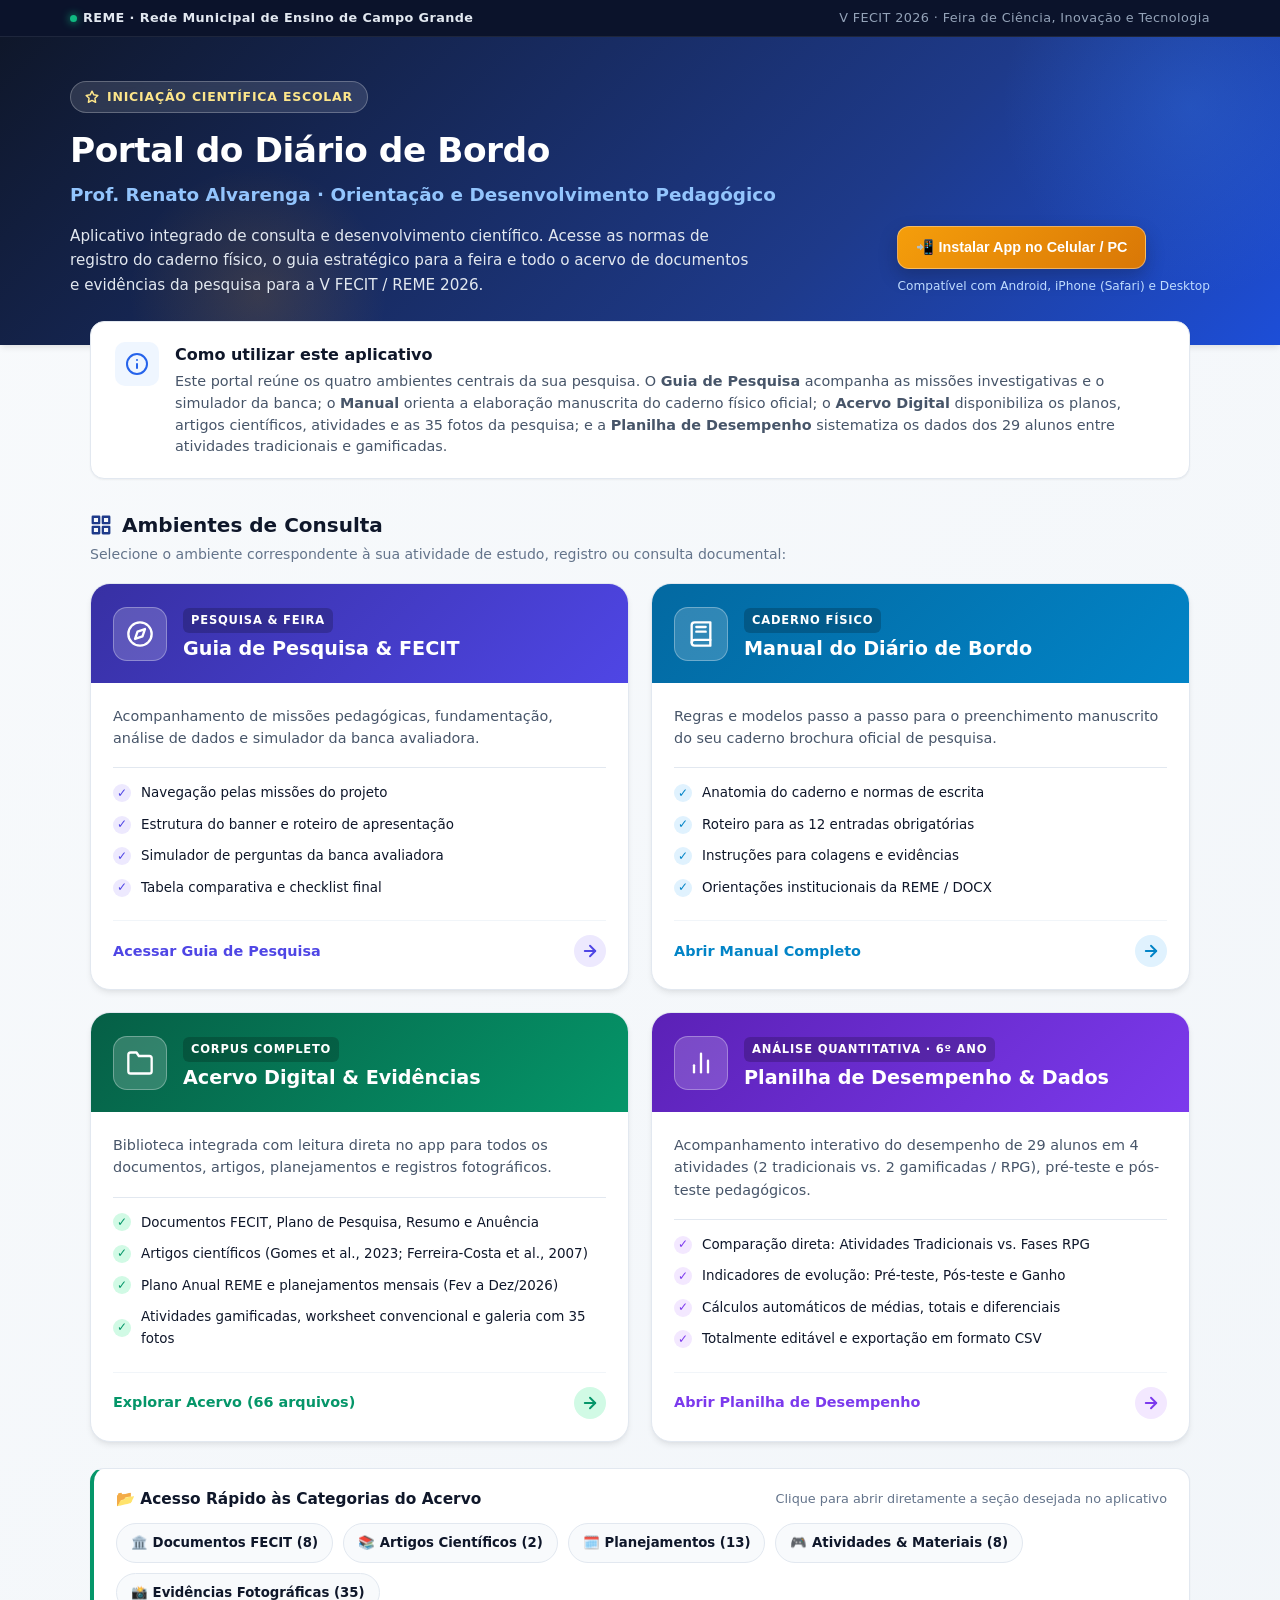
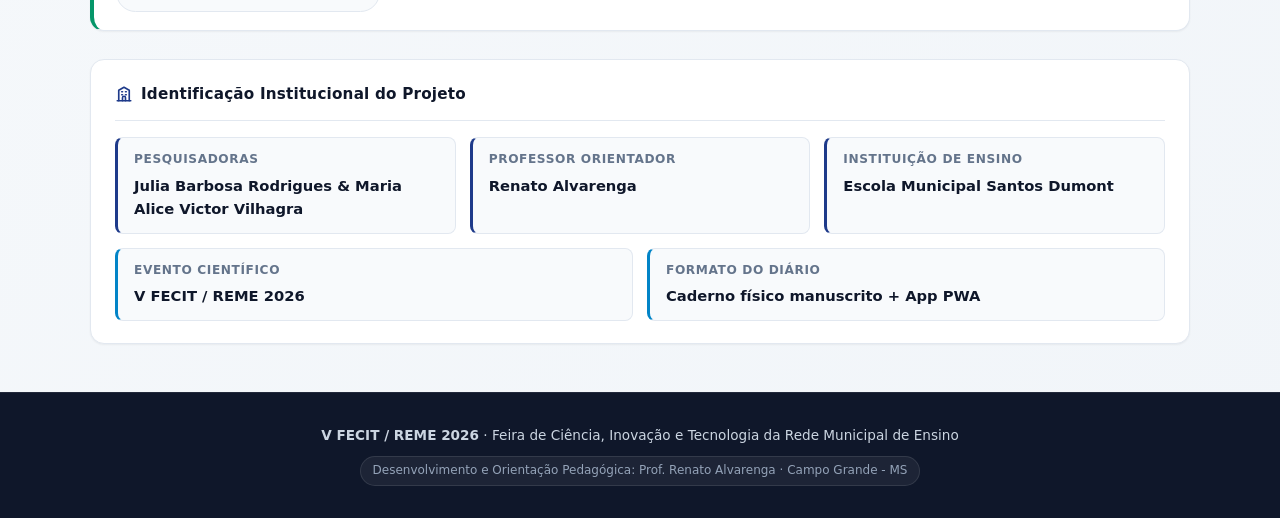
==== commit 51ef015c: "chore: atualizar portal e acervo FECIT 2026" ====
--- a/index.html
+++ b/index.html
@@ -1059,7 +1059,7 @@
           </div>
           <div class="card-content">
             <p class="card-desc">
-              Acompanhamento interativo do desempenho de 29 alunos em 6 atividades (3 tradicionais vs. 3 gamificadas / RPG), pré-teste e pós-teste pedagógicos.
+              Acompanhamento interativo do desempenho de 29 alunos em 4 atividades (2 tradicionais vs. 2 gamificadas / RPG), pré-teste e pós-teste pedagógicos.
             </p>
             <ul class="card-features">
               <li>
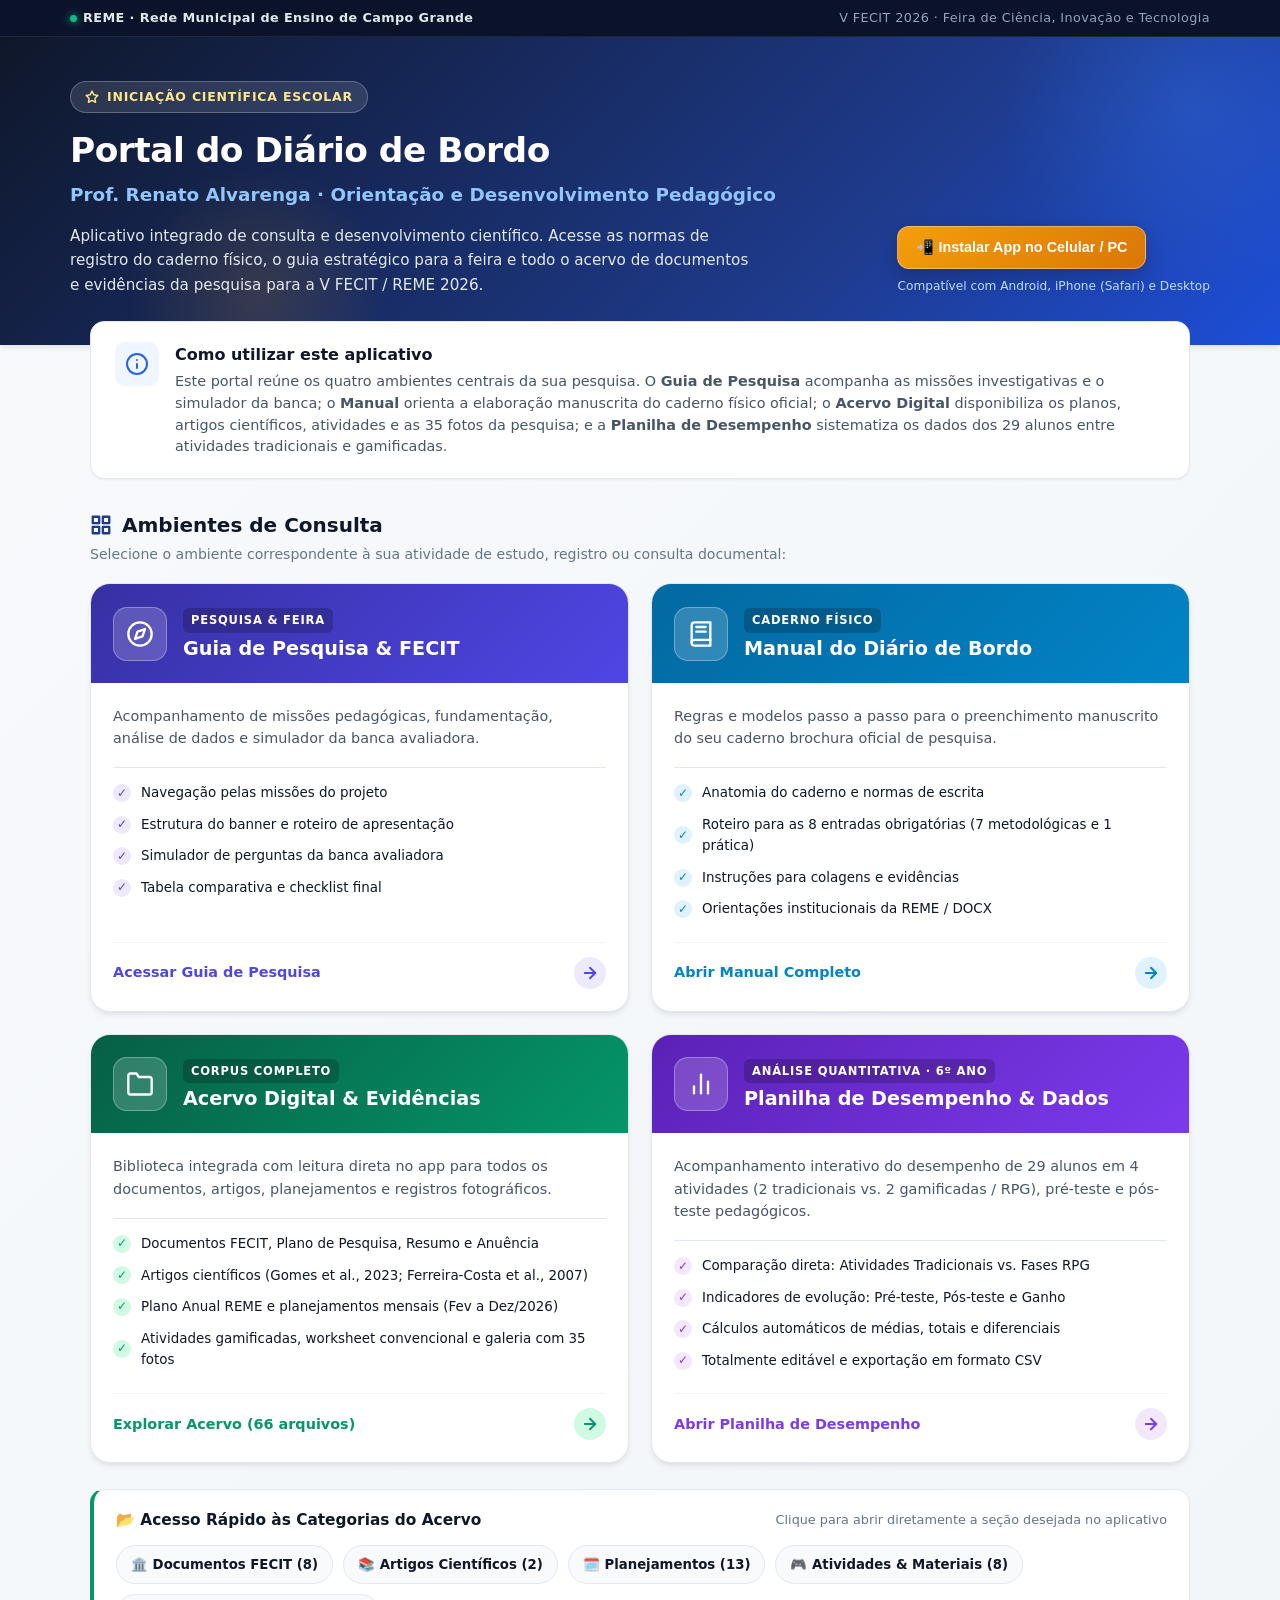
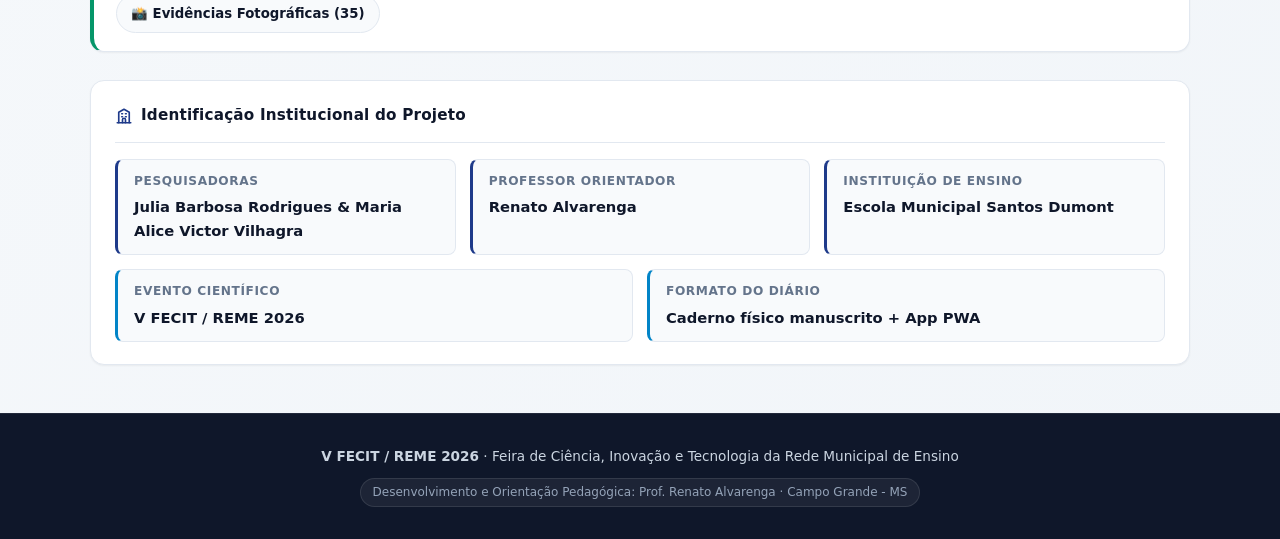
==== commit 9b683fc2: "Reestrutura Diário de Bordo para 8 entradas (7 metodológicas e 1 prática) e alinha portal" ====
--- a/index.html
+++ b/index.html
@@ -972,7 +972,7 @@
               </li>
               <li>
                 <span class="feature-check manual-theme-check">✓</span>
-                <span>Roteiro para as 12 entradas obrigatórias</span>
+                <span>Roteiro para as 8 entradas obrigatórias (7 metodológicas e 1 prática)</span>
               </li>
               <li>
                 <span class="feature-check manual-theme-check">✓</span>
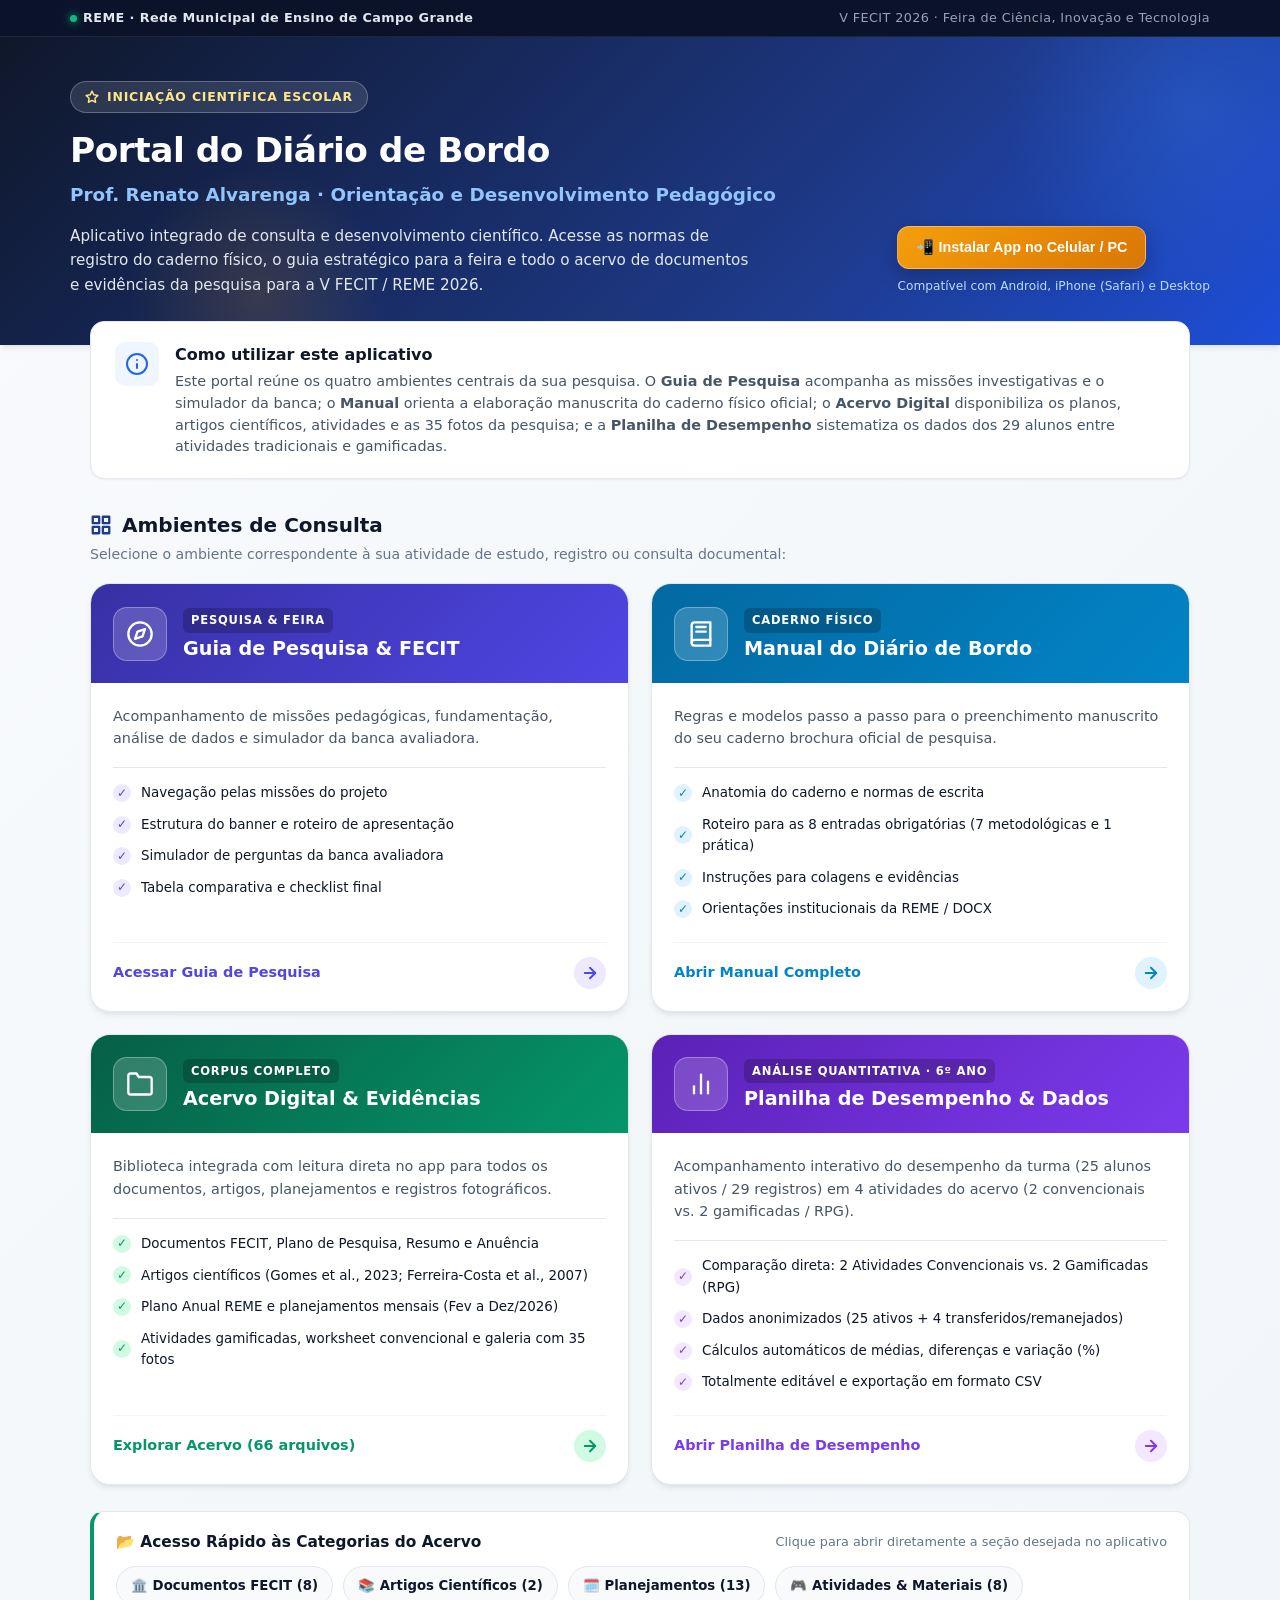
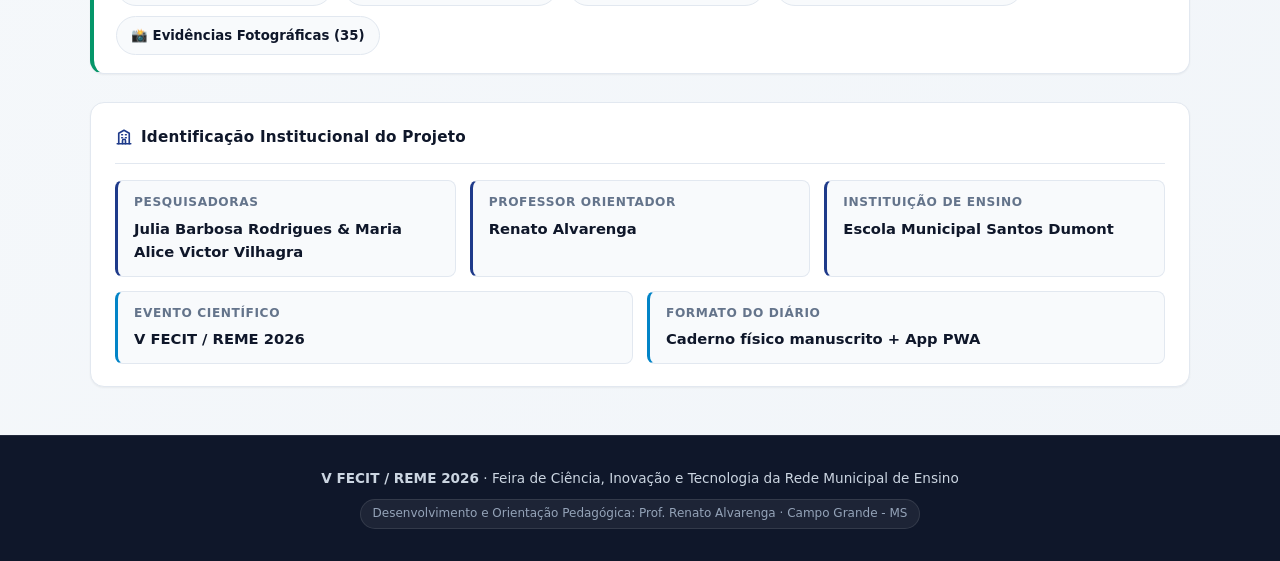
==== commit 171d8b16: "feat(planilha): atualizar dados consolidados 2x2 anonimizados (25 ativos / 29 registros)" ====
--- a/index.html
+++ b/index.html
@@ -1059,20 +1059,20 @@
           </div>
           <div class="card-content">
             <p class="card-desc">
-              Acompanhamento interativo do desempenho de 29 alunos em 4 atividades (2 tradicionais vs. 2 gamificadas / RPG), pré-teste e pós-teste pedagógicos.
+              Acompanhamento interativo do desempenho da turma (25 alunos ativos / 29 registros) em 4 atividades do acervo (2 convencionais vs. 2 gamificadas / RPG).
             </p>
             <ul class="card-features">
               <li>
                 <span class="feature-check planilha-theme-check">✓</span>
-                <span>Comparação direta: Atividades Tradicionais vs. Fases RPG</span>
+                <span>Comparação direta: 2 Atividades Convencionais vs. 2 Gamificadas (RPG)</span>
               </li>
               <li>
                 <span class="feature-check planilha-theme-check">✓</span>
-                <span>Indicadores de evolução: Pré-teste, Pós-teste e Ganho</span>
+                <span>Dados anonimizados (25 ativos + 4 transferidos/remanejados)</span>
               </li>
               <li>
                 <span class="feature-check planilha-theme-check">✓</span>
-                <span>Cálculos automáticos de médias, totais e diferenciais</span>
+                <span>Cálculos automáticos de médias, diferenças e variação (%)</span>
               </li>
               <li>
                 <span class="feature-check planilha-theme-check">✓</span>
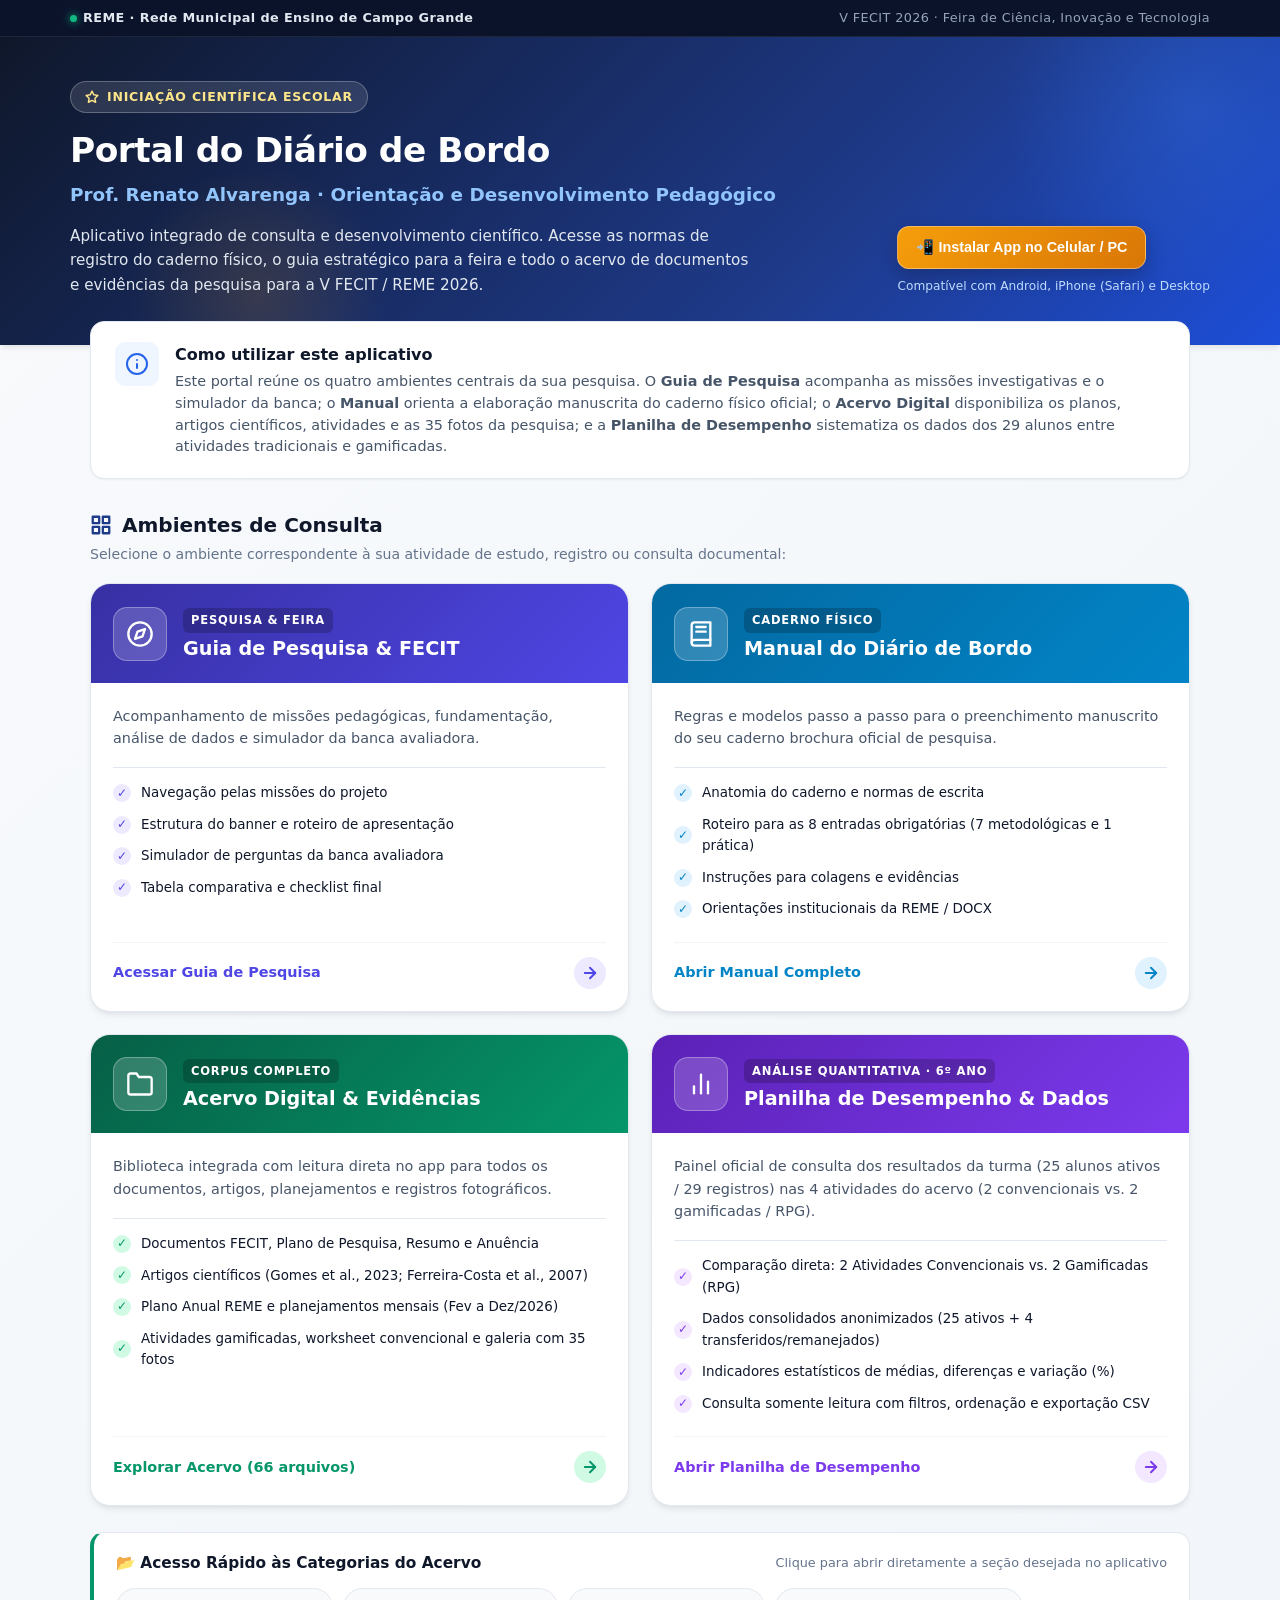
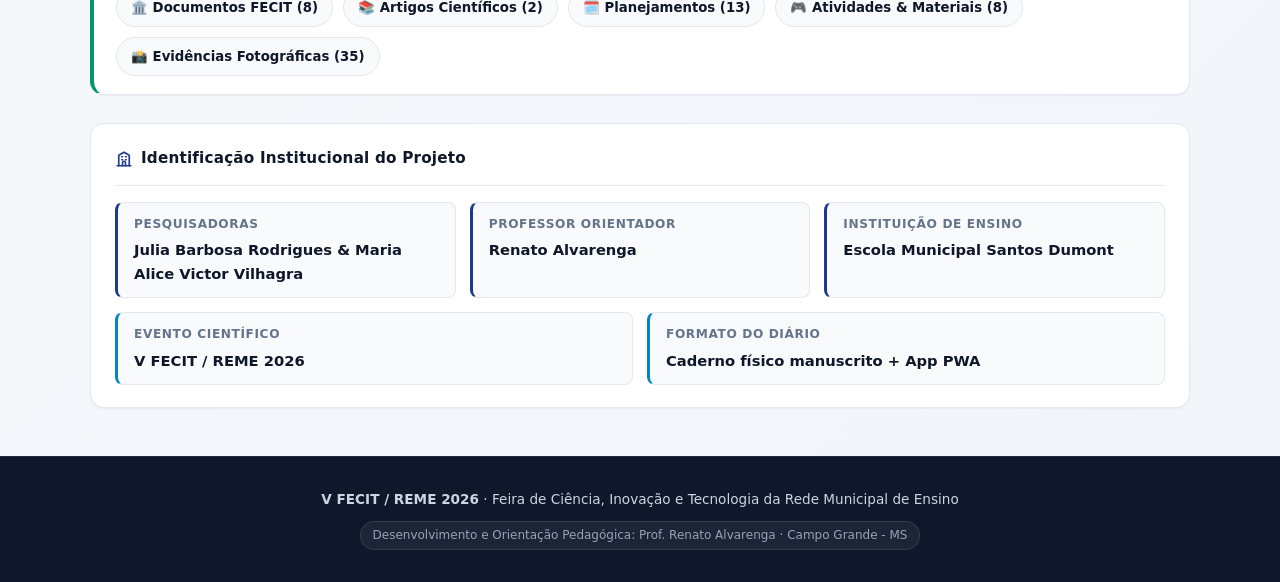
==== commit 90b2e480: "feat(planilha): converter painel de desempenho para modo somente leitura" ====
--- a/index.html
+++ b/index.html
@@ -1059,7 +1059,7 @@
           </div>
           <div class="card-content">
             <p class="card-desc">
-              Acompanhamento interativo do desempenho da turma (25 alunos ativos / 29 registros) em 4 atividades do acervo (2 convencionais vs. 2 gamificadas / RPG).
+              Painel oficial de consulta dos resultados da turma (25 alunos ativos / 29 registros) nas 4 atividades do acervo (2 convencionais vs. 2 gamificadas / RPG).
             </p>
             <ul class="card-features">
               <li>
@@ -1068,15 +1068,15 @@
               </li>
               <li>
                 <span class="feature-check planilha-theme-check">✓</span>
-                <span>Dados anonimizados (25 ativos + 4 transferidos/remanejados)</span>
+                <span>Dados consolidados anonimizados (25 ativos + 4 transferidos/remanejados)</span>
               </li>
               <li>
                 <span class="feature-check planilha-theme-check">✓</span>
-                <span>Cálculos automáticos de médias, diferenças e variação (%)</span>
+                <span>Indicadores estatísticos de médias, diferenças e variação (%)</span>
               </li>
               <li>
                 <span class="feature-check planilha-theme-check">✓</span>
-                <span>Totalmente editável e exportação em formato CSV</span>
+                <span>Consulta somente leitura com filtros, ordenação e exportação CSV</span>
               </li>
             </ul>
             <div class="card-action">
